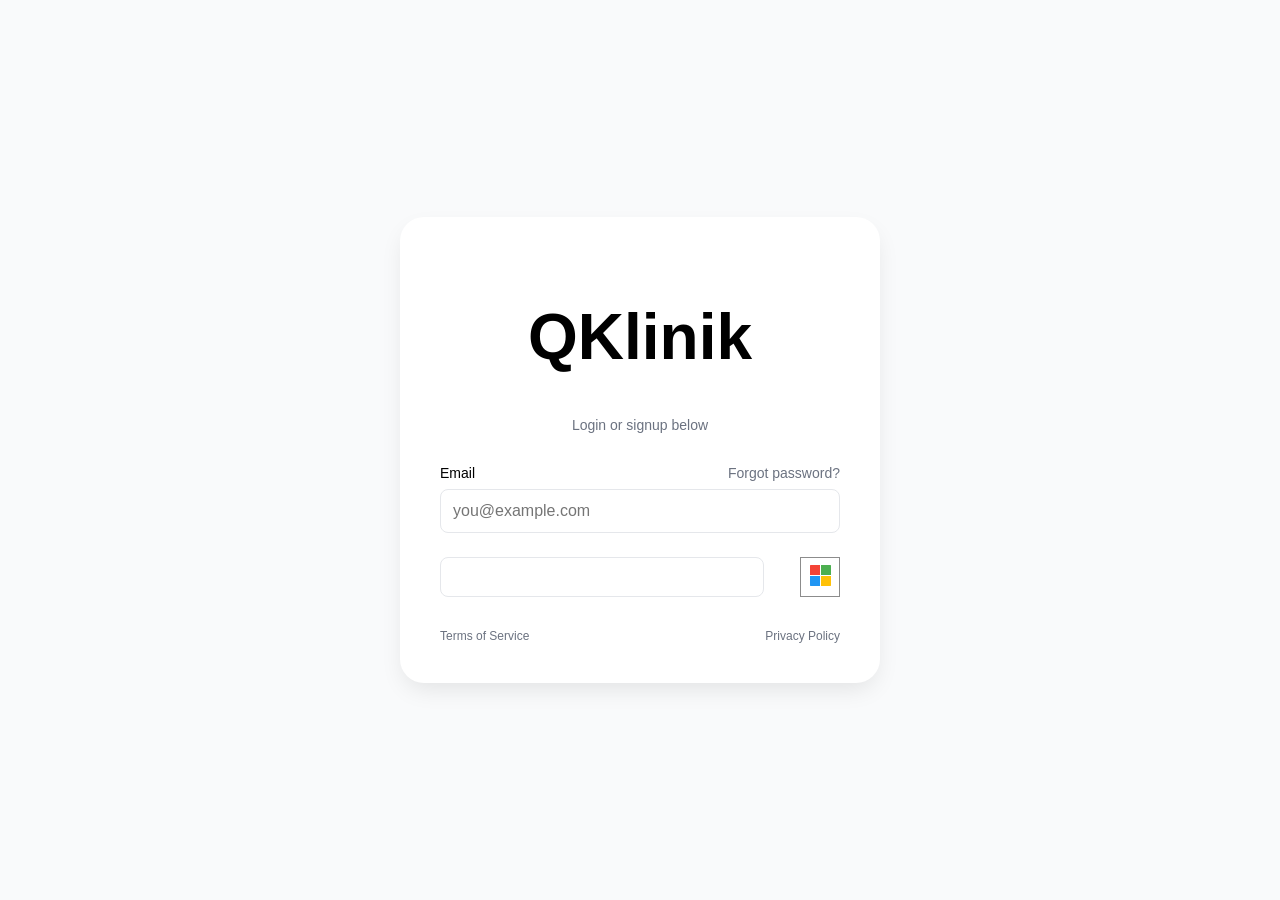
==== Client/webpages/login.html @ 43441c1c "HAHAHHA" ====
<!doctype html>
<html lang="en">
  <head>
    <meta charset="UTF-8" />
    <meta name="viewport" content="width=device-width, initial-scale=1.0" />
    <title>Login - QKlinik</title>
    <link rel="stylesheet" href="../designs/Login.css" />

    <!-- brand icon -->
    <link
      href="https://cdn.boxicons.com/3.0.8/fonts/brands/boxicons-brands.min.css"
      rel="stylesheet"
    />
  </head>
  <body>
    <div class="login-card">
      <div class="logo">
        <!-- <img src="../img/Picture3.png" alt="QKlinik Logo" class="logo"> -->
        <h1 class="site-title">QKlinik</h1>
      </div>
      <div class="subtitle">Login or signup below</div>

      <form>
        <div class="form-group">
          <label for="email">
            Email
            <a href="#">Forgot password?</a>
          </label>
          <input
            type="email"
            id="email"
            placeholder="you@example.com"
            required
          />
        </div>
        <!-- Note: Submit button is often hidden or replaces social buttons depending on state -->
      </form>

      <div class="social-login">
        <button class="social-btn" title="Apple">
          <i class="bxl bx-apple" style="color: #000000" xl></i>
        </button>

        <!-- Google Sign-In -->
        <div
          id="g_id_onload"
          data-client_id="YOUR_GOOGLE_CLIENT_ID"
          data-login_uri="https://your.domain/your_login_endpoint"
          data-auto_prompt="false"
        ></div>
        <div
          class="g_id_signin"
          data-type="icon"
          data-size="large"
          data-shape="rectangle"
          data-logo_alignment="left"
        ></div>

        <!-- Microsoft Sign-In -->
        <button class="ms-login-icon" onclick="microsoftLogin()">
          <img
            src="../img/mslogo.png"
            alt="Microsoft Icon"
            width="21"
            height="21"
          />
        </button>
      </div>

      <div class="footer-links">
        <a href="#">Terms of Service</a>
        <a href="#">Privacy Policy</a>
      </div>
    </div>
  </body>
  <script src="../scripts/loginscripts.js"></script>
  <script src="https://accounts.google.com/gsi/client" async></script>
</html>
---- Client/designs/Login.css ----
:root {
  --bg-color: #f9fafb;
  --card-bg: #ffffff;
  --primary-color: #000000;
  --border-color: #e5e7eb;
  --text-main: #111827;
  --text-subtle: #6b7280;
  --input-focus: #3b82f6;
}

body {
  font-family:
    -apple-system, BlinkMacSystemFont, "Segoe UI", Roboto, sans-serif;
  background-color: var(--bg-color);
  display: flex;
  align-items: center;
  justify-content: center;
  height: 100vh;
  margin: 0;
}

.login-card {
  background: var(--card-bg);
  padding: 2.5rem;
  border-radius: 1.5rem;
  box-shadow: 0 10px 25px -5px rgba(0, 0, 0, 0.1);
  width: 100%;
  max-width: 400px;
  text-align: center;
}

.logo {
  font-size: 2rem;
  font-weight: bold;
  margin-bottom: 1.5rem;
}

.subtitle {
  color: var(--text-subtle);
  font-size: 0.875rem;
  margin-bottom: 2rem;
}

.form-group {
  text-align: left;
  margin-bottom: 1.5rem;
}

label {
  display: flex;
  justify-content: space-between;
  font-size: 0.875rem;
  font-weight: 500;
  margin-bottom: 0.5rem;
}

label a {
  color: var(--text-subtle);
  text-decoration: none;
  font-weight: normal;
}

input {
  width: 100%;
  padding: 0.75rem;
  border: 1px solid var(--border-color);
  border-radius: 0.5rem;
  box-sizing: border-box;
  font-size: 1rem;
  transition:
    border-color 0.2s,
    ring 0.2s;
}

input:focus {
  outline: none;
  border-color: var(--input-focus);
  box-shadow: 0 0 0 3px rgba(59, 130, 246, 0.1);
}

.social-login {
  display: flex;
  gap: 0.75rem;
  margin-top: 1.5rem;
}

.social-btn {
  flex: 1;
  padding: 0.5rem;
  border: 1px solid var(--border-color);
  border-radius: 0.5rem;
  background: white;
  cursor: pointer;
  display: flex;
  justify-content: center;
  align-items: center;
  transition: background 0.2s;
}

.g_id_signin {
  justify-content: center;
  transition: background 0.2s;
}

.ms-login-icon {
  width: 40px;
  height: 40px;
  border: 1px solid #8c8c8c; /* Standard gray border */
  background-color: #fff;
  cursor: pointer;
}

.ms-login-icon:hover {
  background-color: #f2f2f2;
}

.social-btn:hover {
  background: #f3f4f6;
}

.footer-links {
  display: flex;
  justify-content: space-between;
  margin-top: 2rem;
  font-size: 0.75rem;
}

.footer-links a {
  color: var(--text-subtle);
  text-decoration: none;
}
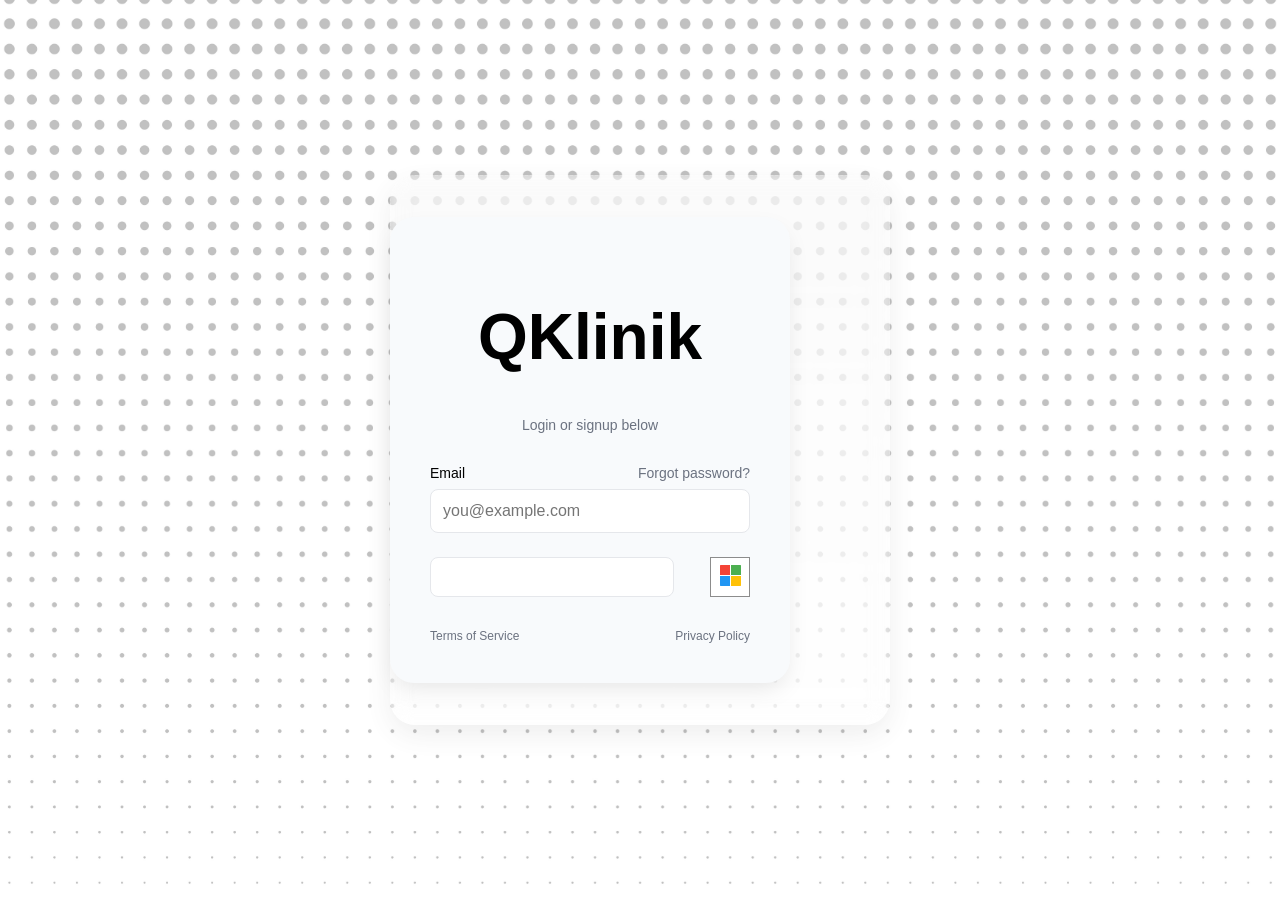
==== commit 0ec9b586: "update: login card" ====
--- a/Client/webpages/login.html
+++ b/Client/webpages/login.html
@@ -13,6 +13,7 @@
     />
   </head>
   <body>
+    <div class="page-container translucent-outer-box"></div>
     <div class="login-card">
       <div class="logo">
         <!-- <img src="../img/Picture3.png" alt="QKlinik Logo" class="logo"> -->
--- a/Client/designs/Login.css
+++ b/Client/designs/Login.css
@@ -1,6 +1,6 @@
 :root {
   --bg-color: #f9fafb;
-  --card-bg: #ffffff;
+  --card-bg: #f8fafc;
   --primary-color: #000000;
   --border-color: #e5e7eb;
   --text-main: #111827;
@@ -8,27 +8,61 @@
   --input-focus: #3b82f6;
 }
 
+* {
+  box-sizing: border-box;
+}
+
 body {
   font-family:
     -apple-system, BlinkMacSystemFont, "Segoe UI", Roboto, sans-serif;
-  background-color: var(--bg-color);
-  display: flex;
+  background-image: url(../img/loginBG.jpg);
+  background-size: cover;
+  background-position: center;
+  background-repeat: no-repeat;
+  display: grid;
+  flex-direction: column;
   align-items: center;
   justify-content: center;
   height: 100vh;
   margin: 0;
 }
 
+.page-container {
+  display: flex;
+  flex-direction: column;
+  gap: 1rem;
+  align-items: center;
+}
+
+.translucent-outer-box {
+  text-align: center;
+  height: 550px;
+  width: 500px;
+  background-color: rgba(255, 255, 255, 0.2);
+  padding: 18px;
+  border-radius: 25px;
+  border: 1.5px dashed rgba(255, 255, 255, 0.3);
+  box-shadow: 0 10px 30px rgba(0, 0, 0, 0.1);
+  backdrop-filter: blur(10px);
+  opacity: 0.7;
+}
+
 .login-card {
   background: var(--card-bg);
+  position: relative;
   padding: 2.5rem;
   border-radius: 1.5rem;
   box-shadow: 0 10px 25px -5px rgba(0, 0, 0, 0.1);
-  width: 100%;
-  max-width: 400px;
+  width: min(400px, calc(100vw - 68px));
+  max-width: 100%;
   text-align: center;
+  z-index: 1;
 }
 
+.translucent-outer-box,
+.login-card {
+  grid-area: 1 / 1;
+}
 .logo {
   font-size: 2rem;
   font-weight: bold;
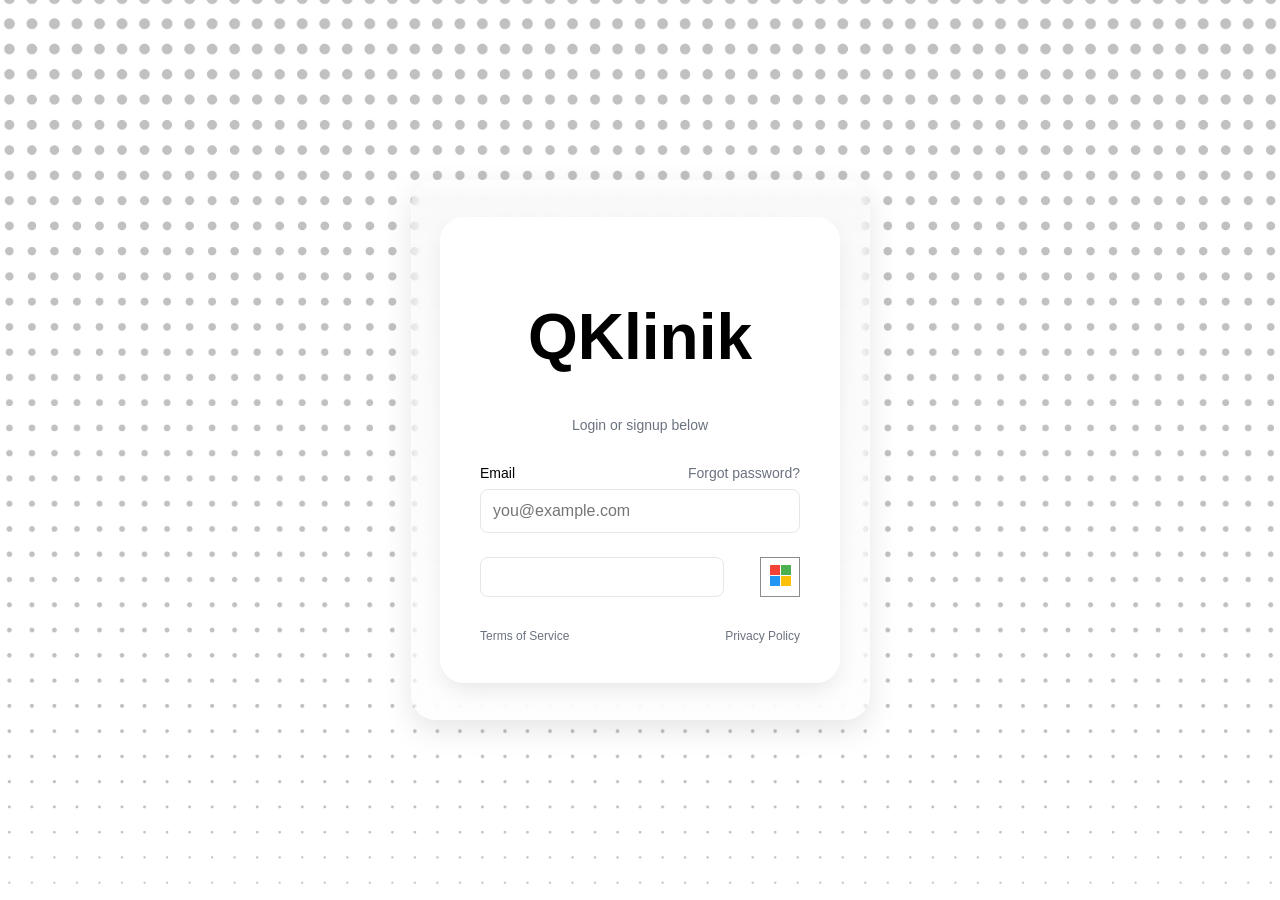
==== commit 6c064815: "login card new update" ====
--- a/Client/webpages/login.html
+++ b/Client/webpages/login.html
@@ -13,64 +13,65 @@
     />
   </head>
   <body>
-    <div class="page-container translucent-outer-box"></div>
-    <div class="login-card">
-      <div class="logo">
-        <!-- <img src="../img/Picture3.png" alt="QKlinik Logo" class="logo"> -->
-        <h1 class="site-title">QKlinik</h1>
-      </div>
-      <div class="subtitle">Login or signup below</div>
+    <div class="page-container translucent-outer-box">
+      <div class="login-card">
+        <div class="logo">
+          <!-- <img src="../img/Picture3.png" alt="QKlinik Logo" class="logo"> -->
+          <h1 class="site-title">QKlinik</h1>
+        </div>
+        <div class="subtitle">Login or signup below</div>
 
-      <form>
-        <div class="form-group">
-          <label for="email">
-            Email
-            <a href="#">Forgot password?</a>
-          </label>
-          <input
-            type="email"
-            id="email"
-            placeholder="you@example.com"
-            required
-          />
+        <form>
+          <div class="form-group">
+            <label for="email">
+              Email
+              <a href="#">Forgot password?</a>
+            </label>
+            <input
+              type="email"
+              id="email"
+              placeholder="you@example.com"
+              required
+            />
+          </div>
+          <!-- Note: Submit button is often hidden or replaces social buttons depending on state -->
+        </form>
+
+        <div class="social-login">
+          <button class="social-btn" title="Apple">
+            <i class="bxl bx-apple" style="color: #000000" xl></i>
+          </button>
+
+          <!-- Google Sign-In -->
+          <div
+            id="g_id_onload"
+            data-client_id="YOUR_GOOGLE_CLIENT_ID"
+            data-login_uri="https://your.domain/your_login_endpoint"
+            data-auto_prompt="false"
+          ></div>
+          <div
+            class="g_id_signin"
+            data-type="icon"
+            data-size="large"
+            data-shape="rectangle"
+            data-logo_alignment="left"
+          ></div>
+
+          <!-- Microsoft Sign-In -->
+          <button class="ms-login-icon" onclick="microsoftLogin()">
+            <img
+              src="../img/mslogo.png"
+              alt="Microsoft Icon"
+              width="21"
+              height="21"
+            />
+          </button>
         </div>
-        <!-- Note: Submit button is often hidden or replaces social buttons depending on state -->
-      </form>
 
-      <div class="social-login">
-        <button class="social-btn" title="Apple">
-          <i class="bxl bx-apple" style="color: #000000" xl></i>
-        </button>
-
-        <!-- Google Sign-In -->
-        <div
-          id="g_id_onload"
-          data-client_id="YOUR_GOOGLE_CLIENT_ID"
-          data-login_uri="https://your.domain/your_login_endpoint"
-          data-auto_prompt="false"
-        ></div>
-        <div
-          class="g_id_signin"
-          data-type="icon"
-          data-size="large"
-          data-shape="rectangle"
-          data-logo_alignment="left"
-        ></div>
-
-        <!-- Microsoft Sign-In -->
-        <button class="ms-login-icon" onclick="microsoftLogin()">
-          <img
-            src="../img/mslogo.png"
-            alt="Microsoft Icon"
-            width="21"
-            height="21"
-          />
-        </button>
-      </div>
-
-      <div class="footer-links">
-        <a href="#">Terms of Service</a>
-        <a href="#">Privacy Policy</a>
+        <div class="footer-links">
+          <a href="#">Terms of Service</a>
+          <a href="#">Privacy Policy</a>
+        </div>
       </div>
     </div>
   </body>
--- a/Client/designs/Login.css
+++ b/Client/designs/Login.css
@@ -35,20 +35,26 @@
 }
 
 .translucent-outer-box {
+  display: flex;
   text-align: center;
-  height: 550px;
-  width: 500px;
+  height: 540px;
+  width: 459px;
   background-color: rgba(255, 255, 255, 0.2);
   padding: 18px;
   border-radius: 25px;
   border: 1.5px dashed rgba(255, 255, 255, 0.3);
   box-shadow: 0 10px 30px rgba(0, 0, 0, 0.1);
   backdrop-filter: blur(10px);
-  opacity: 0.7;
+  justify-content: center;
+  align-items: center;
+
+  background-color: rgba(255, 255, 255, 0.2);
+  backdrop-filter: blur(10px);
 }
 
 .login-card {
-  background: var(--card-bg);
+  background-color: white;
+  opacity: 100;
   position: relative;
   padding: 2.5rem;
   border-radius: 1.5rem;
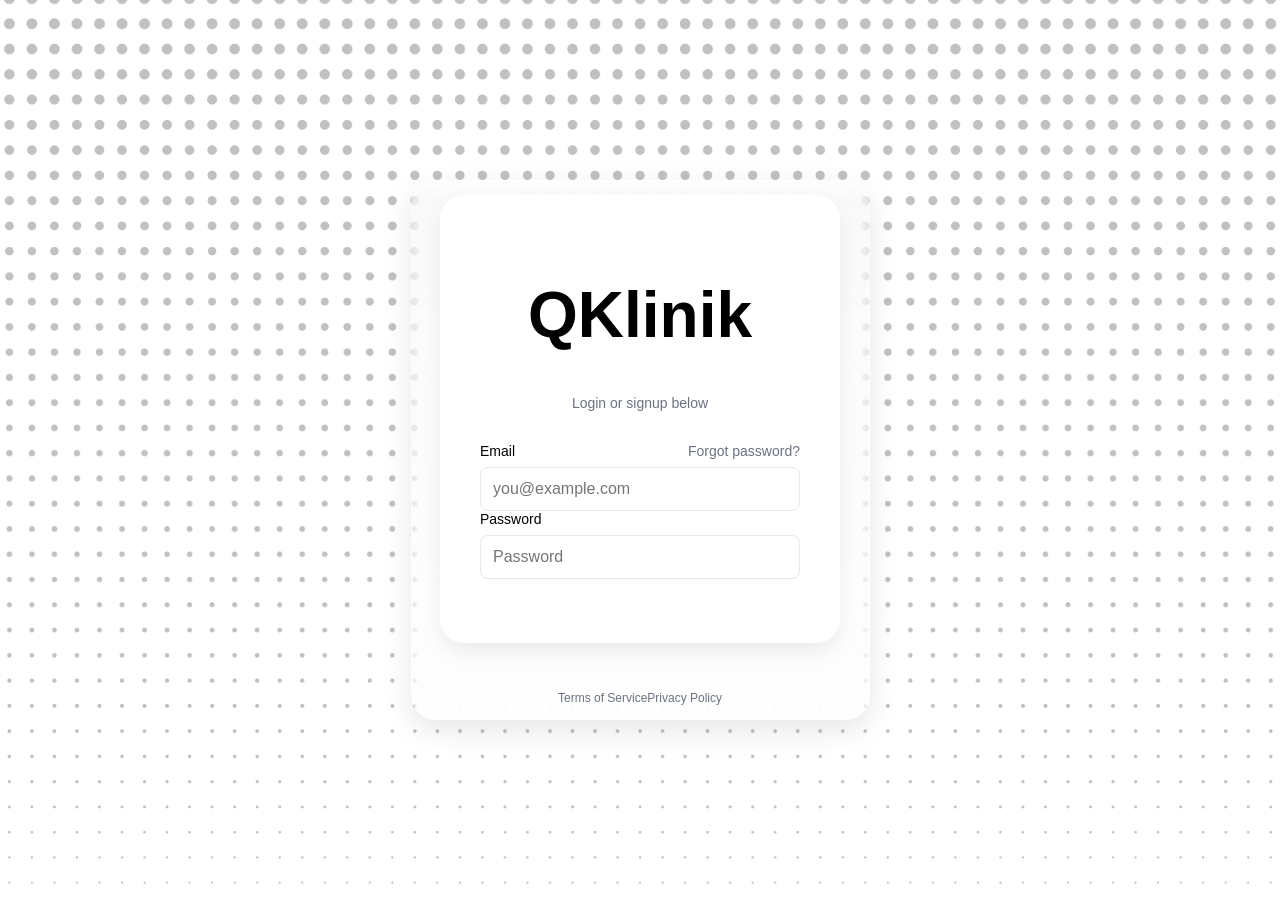
==== commit 86bdd0ae: "ako gi usab gamay ang log-in ugma ra nako tiwason" ====
--- a/Client/webpages/login.html
+++ b/Client/webpages/login.html
@@ -33,14 +33,17 @@
               placeholder="you@example.com"
               required
             />
+            <label for="password"> Password </label>
+            <input
+              type="password"
+              id="password"
+              placeholder="Password"
+              required
+            />
           </div>
           <!-- Note: Submit button is often hidden or replaces social buttons depending on state -->
         </form>
 
-        <div class="social-login">
-          <button class="social-btn" title="Apple">
-            <i class="bxl bx-apple" style="color: #000000" xl></i>
-          </button>
 
           <!-- Google Sign-In -->
           <div
@@ -56,16 +59,6 @@
             data-shape="rectangle"
             data-logo_alignment="left"
           ></div>
-
-          <!-- Microsoft Sign-In -->
-          <button class="ms-login-icon" onclick="microsoftLogin()">
-            <img
-              src="../img/mslogo.png"
-              alt="Microsoft Icon"
-              width="21"
-              height="21"
-            />
-          </button>
         </div>
 
         <div class="footer-links">
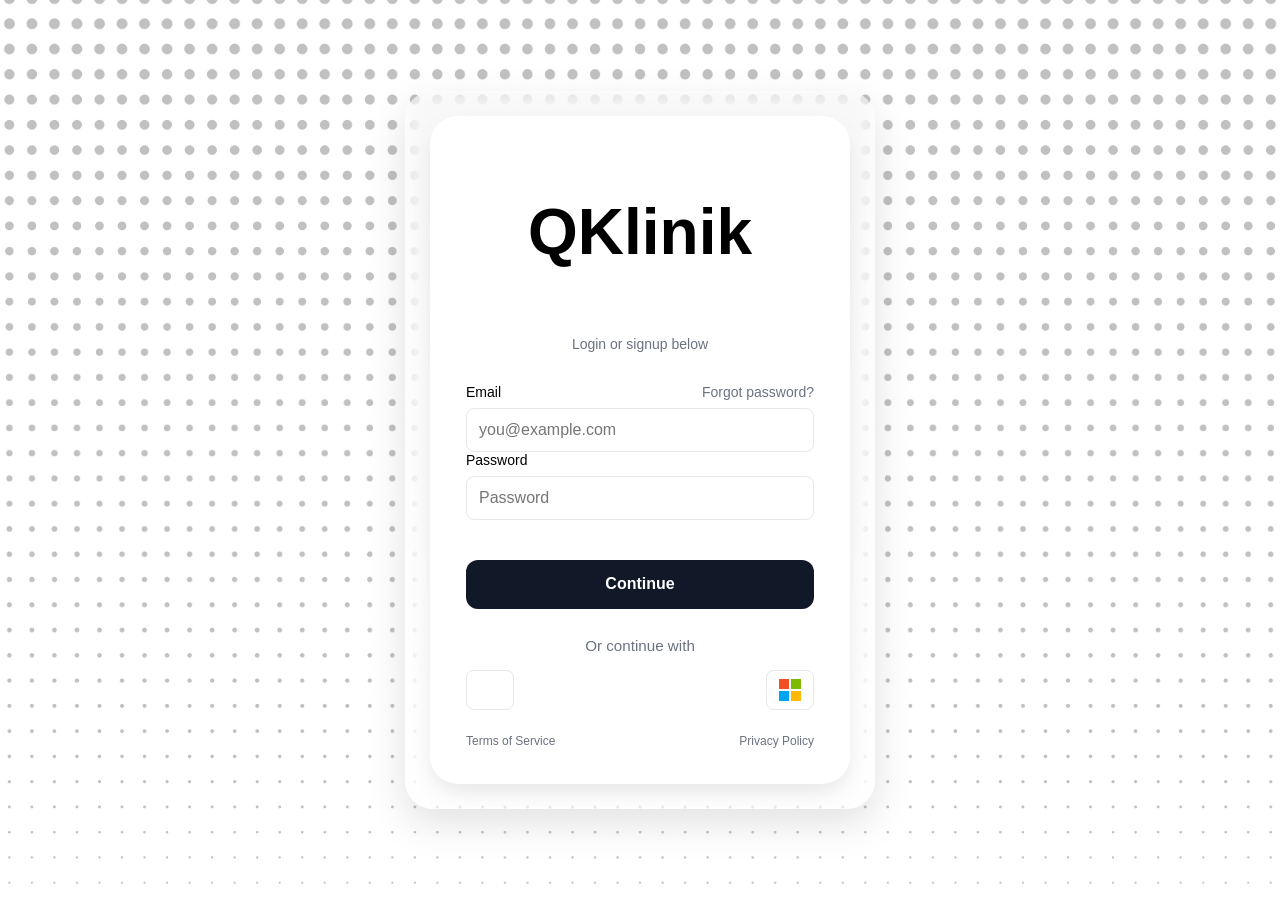
==== commit ec1edcb0: "fixing login card" ====
--- a/Client/webpages/login.html
+++ b/Client/webpages/login.html
@@ -41,9 +41,15 @@
               required
             />
           </div>
-          <!-- Note: Submit button is often hidden or replaces social buttons depending on state -->
+          <button type="submit" class="continue-btn">Continue</button>
         </form>
 
+        <div class="google-signin-text">Or continue with</div>
+
+        <div class="social-login">
+          <button type="button" class="social-btn" aria-label="Sign in with Apple">
+            <i class="bxl bx-apple" aria-hidden="true"></i>
+          </button>
 
           <!-- Google Sign-In -->
           <div
@@ -54,11 +60,24 @@
           ></div>
           <div
             class="g_id_signin"
-            data-type="icon"
+            data-type="standard"
             data-size="large"
             data-shape="rectangle"
             data-logo_alignment="left"
           ></div>
+
+          <button
+            type="button"
+            class="social-btn microsoft-btn"
+            aria-label="Sign in with Microsoft"
+          >
+            <span class="microsoft-logo" aria-hidden="true">
+              <span></span>
+              <span></span>
+              <span></span>
+              <span></span>
+            </span>
+          </button>
         </div>
 
         <div class="footer-links">
@@ -67,7 +86,8 @@
         </div>
       </div>
     </div>
+
+    <script src="../scripts/loginscripts.js"></script>
+    <script src="https://accounts.google.com/gsi/client" async></script>
   </body>
-  <script src="../scripts/loginscripts.js"></script>
-  <script src="https://accounts.google.com/gsi/client" async></script>
 </html>
--- a/Client/designs/Login.css
+++ b/Client/designs/Login.css
@@ -20,54 +20,42 @@
   background-position: center;
   background-repeat: no-repeat;
   display: grid;
-  flex-direction: column;
-  align-items: center;
-  justify-content: center;
-  height: 100vh;
+  place-items: center;
+  min-height: 100vh;
   margin: 0;
 }
 
 .page-container {
   display: flex;
-  flex-direction: column;
-  gap: 1rem;
-  align-items: center;
+  align-items: center;
+  justify-content: center;
+  width: 100%;
+  padding: 1.5rem;
 }
 
 .translucent-outer-box {
   display: flex;
-  text-align: center;
-  height: 540px;
-  width: 459px;
-  background-color: rgba(255, 255, 255, 0.2);
-  padding: 18px;
-  border-radius: 25px;
-  border: 1.5px dashed rgba(255, 255, 255, 0.3);
-  box-shadow: 0 10px 30px rgba(0, 0, 0, 0.1);
-  backdrop-filter: blur(10px);
-  justify-content: center;
-  align-items: center;
-
-  background-color: rgba(255, 255, 255, 0.2);
-  backdrop-filter: blur(10px);
+  width: min(470px, calc(100vw - 2rem));
+  background-color: rgba(255, 255, 255, 0.22);
+  padding: 24px;
+  border-radius: 28px;
+  border: 1.5px dashed rgba(255, 255, 255, 0.35);
+  box-shadow: 0 14px 40px rgba(0, 0, 0, 0.12);
+  backdrop-filter: blur(14px);
+  justify-content: center;
+  align-items: center;
 }
 
 .login-card {
   background-color: white;
-  opacity: 100;
-  position: relative;
-  padding: 2.5rem;
-  border-radius: 1.5rem;
-  box-shadow: 0 10px 25px -5px rgba(0, 0, 0, 0.1);
-  width: min(400px, calc(100vw - 68px));
-  max-width: 100%;
+  padding: 2.25rem;
+  border-radius: 1.75rem;
+  box-shadow: 0 10px 25px -5px rgba(0, 0, 0, 0.12);
+  width: 100%;
+  max-width: 420px;
   text-align: center;
-  z-index: 1;
-}
-
-.translucent-outer-box,
-.login-card {
-  grid-area: 1 / 1;
+  display: flex;
+  flex-direction: column;
 }
 .logo {
   font-size: 2rem;
@@ -118,15 +106,44 @@
   box-shadow: 0 0 0 3px rgba(59, 130, 246, 0.1);
 }
 
+.continue-btn {
+  width: 100%;
+  padding: 0.95rem;
+  margin-top: 1rem;
+  border: none;
+  border-radius: 0.75rem;
+  background-color: var(--text-main);
+  color: white;
+  font-size: 1rem;
+  font-weight: 600;
+  cursor: pointer;
+  transition: background-color 0.2s ease;
+}
+
+.continue-btn:hover {
+  background-color: #1f2937;
+}
+
+.google-signin-text {
+  margin-top: 1.75rem;
+  color: var(--text-subtle);
+  font-size: 0.95rem;
+  font-weight: 500;
+}
+
 .social-login {
   display: flex;
-  gap: 0.75rem;
-  margin-top: 1.5rem;
+  align-items: center;
+  gap: 0.5rem;
+  margin-top: 1rem;
+  width: 100%;
 }
 
 .social-btn {
-  flex: 1;
-  padding: 0.5rem;
+  width: 48px;
+  min-width: 48px;
+  height: 40px;
+  padding: 0;
   border: 1px solid var(--border-color);
   border-radius: 0.5rem;
   background: white;
@@ -137,31 +154,53 @@
   transition: background 0.2s;
 }
 
+.social-btn i {
+  color: #000;
+  font-size: 1.5rem;
+}
+
 .g_id_signin {
-  justify-content: center;
+  flex: 1;
+  justify-content: center;
+  min-width: 0;
   transition: background 0.2s;
 }
 
-.ms-login-icon {
-  width: 40px;
-  height: 40px;
-  border: 1px solid #8c8c8c; /* Standard gray border */
-  background-color: #fff;
-  cursor: pointer;
-}
-
-.ms-login-icon:hover {
+.microsoft-logo {
+  display: grid;
+  grid-template-columns: repeat(2, 10px);
+  gap: 2px;
+}
+
+.microsoft-logo span {
+  width: 10px;
+  height: 10px;
+}
+
+.microsoft-logo span:nth-child(1) {
+  background: #f25022;
+}
+
+.microsoft-logo span:nth-child(2) {
+  background: #7fba00;
+}
+
+.microsoft-logo span:nth-child(3) {
+  background: #00a4ef;
+}
+
+.microsoft-logo span:nth-child(4) {
+  background: #ffb900;
+}
+
+.social-btn:hover {
   background-color: #f2f2f2;
 }
 
-.social-btn:hover {
-  background: #f3f4f6;
-}
-
 .footer-links {
   display: flex;
   justify-content: space-between;
-  margin-top: 2rem;
+  margin-top: 1.5rem;
   font-size: 0.75rem;
 }
 
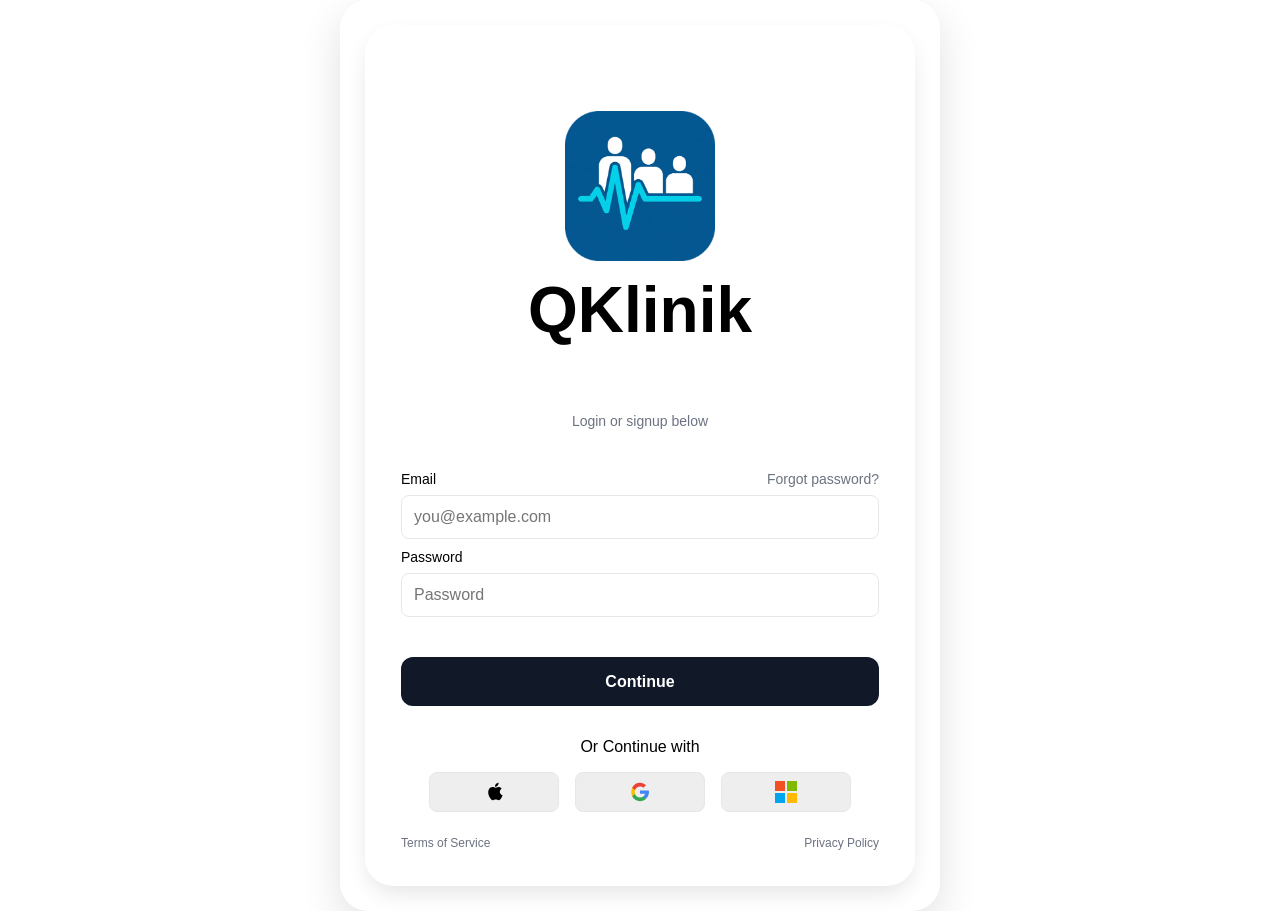
==== commit 8ee64fc7: "Probably finished login page" ====
--- a/Client/webpages/login.html
+++ b/Client/webpages/login.html
@@ -5,18 +5,12 @@
     <meta name="viewport" content="width=device-width, initial-scale=1.0" />
     <title>Login - QKlinik</title>
     <link rel="stylesheet" href="../designs/Login.css" />
-
-    <!-- brand icon -->
-    <link
-      href="https://cdn.boxicons.com/3.0.8/fonts/brands/boxicons-brands.min.css"
-      rel="stylesheet"
-    />
   </head>
   <body>
     <div class="page-container translucent-outer-box">
       <div class="login-card">
         <div class="logo">
-          <!-- <img src="../img/Picture3.png" alt="QKlinik Logo" class="logo"> -->
+          <img src="../img/Logo.png" alt="QKlinik Logo" class="logopicture">
           <h1 class="site-title">QKlinik</h1>
         </div>
         <div class="subtitle">Login or signup below</div>
@@ -44,33 +38,49 @@
           <button type="submit" class="continue-btn">Continue</button>
         </form>
 
-        <div class="google-signin-text">Or continue with</div>
+        <div class="otherlogins">Or Continue with</div>
 
-        <div class="social-login">
-          <button type="button" class="social-btn" aria-label="Sign in with Apple">
-            <i class="bxl bx-apple" aria-hidden="true"></i>
+        <div class="social-login" aria-label="Social login options">
+          <button type="button" class="social-btn" aria-label="Continue with Apple">
+            <svg
+              class="social-logo apple-logo"
+              viewBox="0 0 24 24"
+              aria-hidden="true"
+              focusable="false"
+            >
+              <path
+                d="M17.1 12.4c0-2.1 1.7-3.1 1.8-3.2-1-1.4-2.5-1.6-3-1.6-1.3-.1-2.5.8-3.1.8-.7 0-1.6-.8-2.7-.7-1.4 0-2.7.8-3.4 2.1-1.5 2.6-.4 6.3 1.1 8.4.7 1 1.5 2.2 2.6 2.1 1.1 0 1.5-.7 2.8-.7s1.7.7 2.8.7c1.2 0 1.9-1 2.6-2.1.8-1.2 1.2-2.4 1.2-2.5 0-.1-2.7-1.1-2.7-3.3ZM15 6.2c.6-.7 1-1.7.9-2.7-.9 0-1.9.6-2.5 1.3-.6.7-1 1.7-.9 2.6.9.1 1.9-.5 2.5-1.2Z"
+              />
+            </svg>
           </button>
 
-          <!-- Google Sign-In -->
-          <div
-            id="g_id_onload"
-            data-client_id="YOUR_GOOGLE_CLIENT_ID"
-            data-login_uri="https://your.domain/your_login_endpoint"
-            data-auto_prompt="false"
-          ></div>
-          <div
-            class="g_id_signin"
-            data-type="standard"
-            data-size="large"
-            data-shape="rectangle"
-            data-logo_alignment="left"
-          ></div>
+          <button type="button" class="social-btn" aria-label="Continue with Google">
+            <svg
+              class="social-logo google-logo"
+              viewBox="0 0 24 24"
+              aria-hidden="true"
+              focusable="false"
+            >
+              <path
+                fill="#4285f4"
+                d="M21.8 12.2c0-.7-.1-1.3-.2-1.9H12v3.6h5.5c-.2 1.2-1 2.3-2.1 3v2.4h3.1c1.8-1.7 3.3-4.1 3.3-7.1Z"
+              />
+              <path
+                fill="#34a853"
+                d="M12 22c2.6 0 4.8-.9 6.4-2.4l-3.1-2.4c-.9.6-2 .9-3.3.9-2.5 0-4.6-1.7-5.4-3.9H3.4v2.5C5 19.8 8.2 22 12 22Z"
+              />
+              <path
+                fill="#fbbc05"
+                d="M6.6 14.1c-.2-.6-.3-1.3-.3-2.1s.1-1.5.3-2.1V7.4H3.4C2.8 8.8 2.4 10.3 2.4 12s.4 3.2 1 4.6l3.2-2.5Z"
+              />
+              <path
+                fill="#ea4335"
+                d="M12 5.9c1.4 0 2.7.5 3.7 1.5l2.8-2.8C16.8 3 14.6 2 12 2 8.2 2 5 4.2 3.4 7.4l3.2 2.5c.8-2.3 2.9-4 5.4-4Z"
+              />
+            </svg>
+          </button>
 
-          <button
-            type="button"
-            class="social-btn microsoft-btn"
-            aria-label="Sign in with Microsoft"
-          >
+          <button type="button" class="social-btn" aria-label="Continue with Microsoft">
             <span class="microsoft-logo" aria-hidden="true">
               <span></span>
               <span></span>
@@ -86,8 +96,5 @@
         </div>
       </div>
     </div>
-
-    <script src="../scripts/loginscripts.js"></script>
-    <script src="https://accounts.google.com/gsi/client" async></script>
   </body>
 </html>
--- a/Client/designs/Login.css
+++ b/Client/designs/Login.css
@@ -15,7 +15,7 @@
 body {
   font-family:
     -apple-system, BlinkMacSystemFont, "Segoe UI", Roboto, sans-serif;
-  background-image: url(../img/loginBG.jpg);
+  background-image: url(../img/Group\ 2.jpg);
   background-size: cover;
   background-position: center;
   background-repeat: no-repeat;
@@ -29,7 +29,7 @@
   display: flex;
   align-items: center;
   justify-content: center;
-  width: 100%;
+  min-width: 600px;
   padding: 1.5rem;
 }
 
@@ -52,7 +52,7 @@
   border-radius: 1.75rem;
   box-shadow: 0 10px 25px -5px rgba(0, 0, 0, 0.12);
   width: 100%;
-  max-width: 420px;
+  max-width: 550px;
   text-align: center;
   display: flex;
   flex-direction: column;
@@ -63,6 +63,16 @@
   margin-bottom: 1.5rem;
 }
 
+img.logopicture {
+  margin-top: 50px;
+  width: 150px;
+  height: auto;
+}
+
+.site-title {
+  margin-top: 0.2rem;
+}
+
 .subtitle {
   color: var(--text-subtle);
   font-size: 0.875rem;
@@ -79,7 +89,8 @@
   justify-content: space-between;
   font-size: 0.875rem;
   font-weight: 500;
-  margin-bottom: 0.5rem;
+  margin-top: 10px;
+  margin-bottom: 8px;
 }
 
 label a {
@@ -110,6 +121,7 @@
   width: 100%;
   padding: 0.95rem;
   margin-top: 1rem;
+  margin-bottom: 2rem;
   border: none;
   border-radius: 0.75rem;
   background-color: var(--text-main);
@@ -134,19 +146,20 @@
 .social-login {
   display: flex;
   align-items: center;
-  gap: 0.5rem;
+  justify-content: center;
+  gap: 16px;
   margin-top: 1rem;
   width: 100%;
 }
 
 .social-btn {
-  width: 48px;
+  width: 130px;
   min-width: 48px;
   height: 40px;
   padding: 0;
   border: 1px solid var(--border-color);
   border-radius: 0.5rem;
-  background: white;
+  background: #EEEEEE;
   cursor: pointer;
   display: flex;
   justify-content: center;
@@ -154,16 +167,21 @@
   transition: background 0.2s;
 }
 
-.social-btn i {
-  color: #000;
-  font-size: 1.5rem;
-}
-
-.g_id_signin {
-  flex: 1;
-  justify-content: center;
-  min-width: 0;
-  transition: background 0.2s;
+.social-logo {
+  display: block;
+  width: 23px;
+  height: 23px;
+}
+
+.apple-logo {
+  width: 25px;
+  height: 25px;
+  fill: #000;
+}
+
+.google-logo {
+  width: 22px;
+  height: 22px;
 }
 
 .microsoft-logo {
